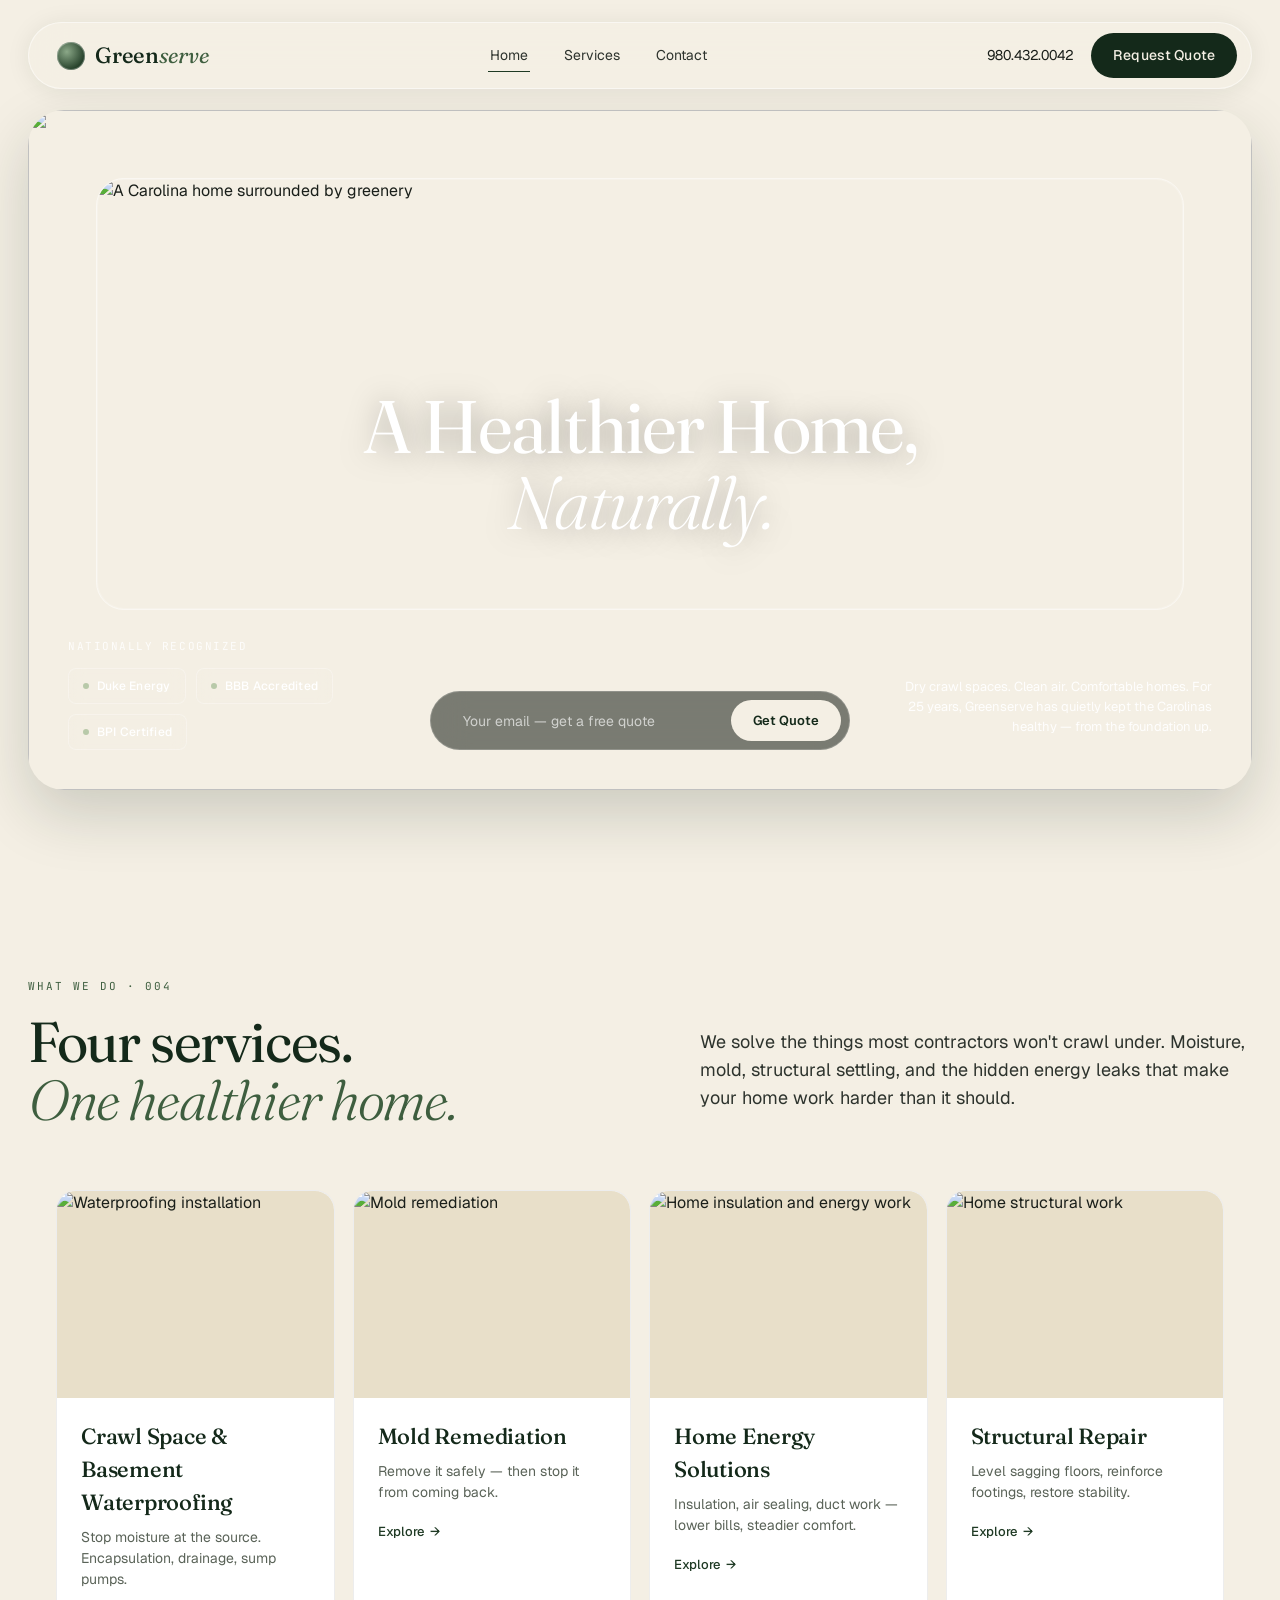
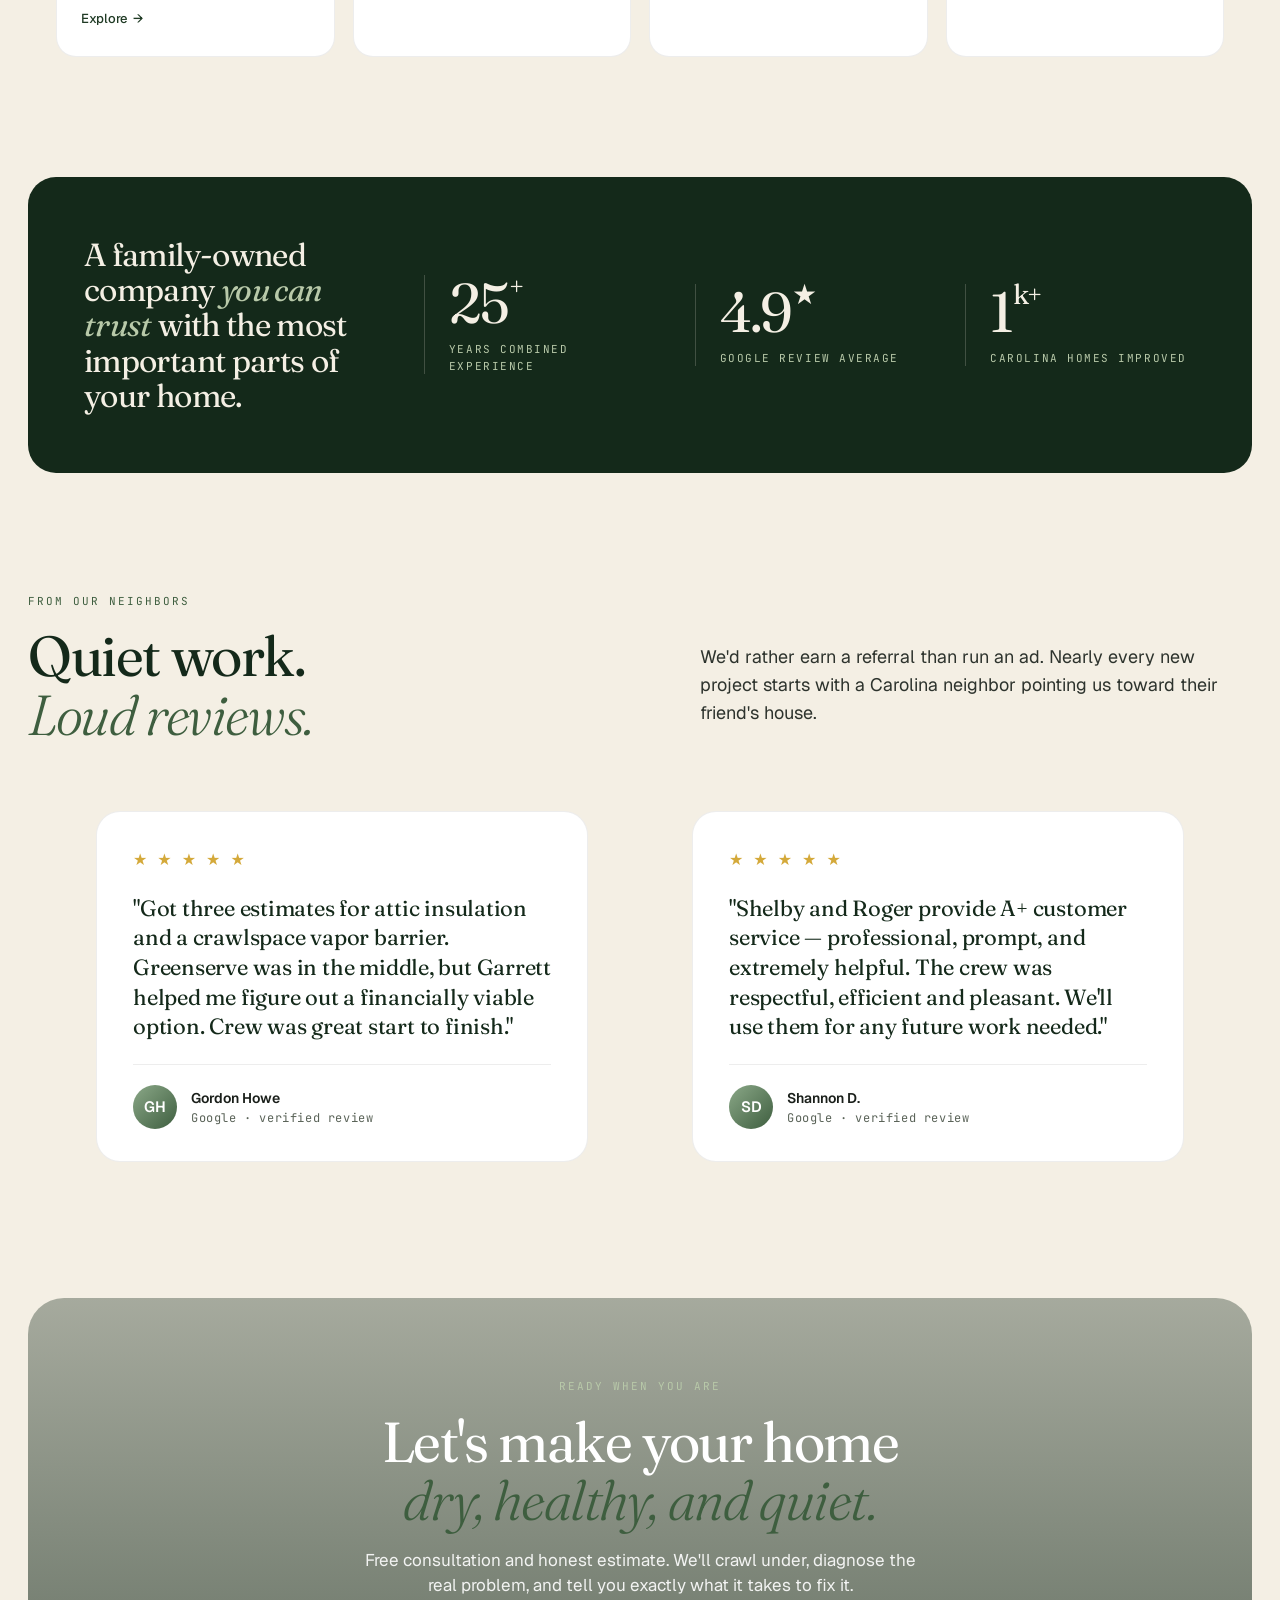
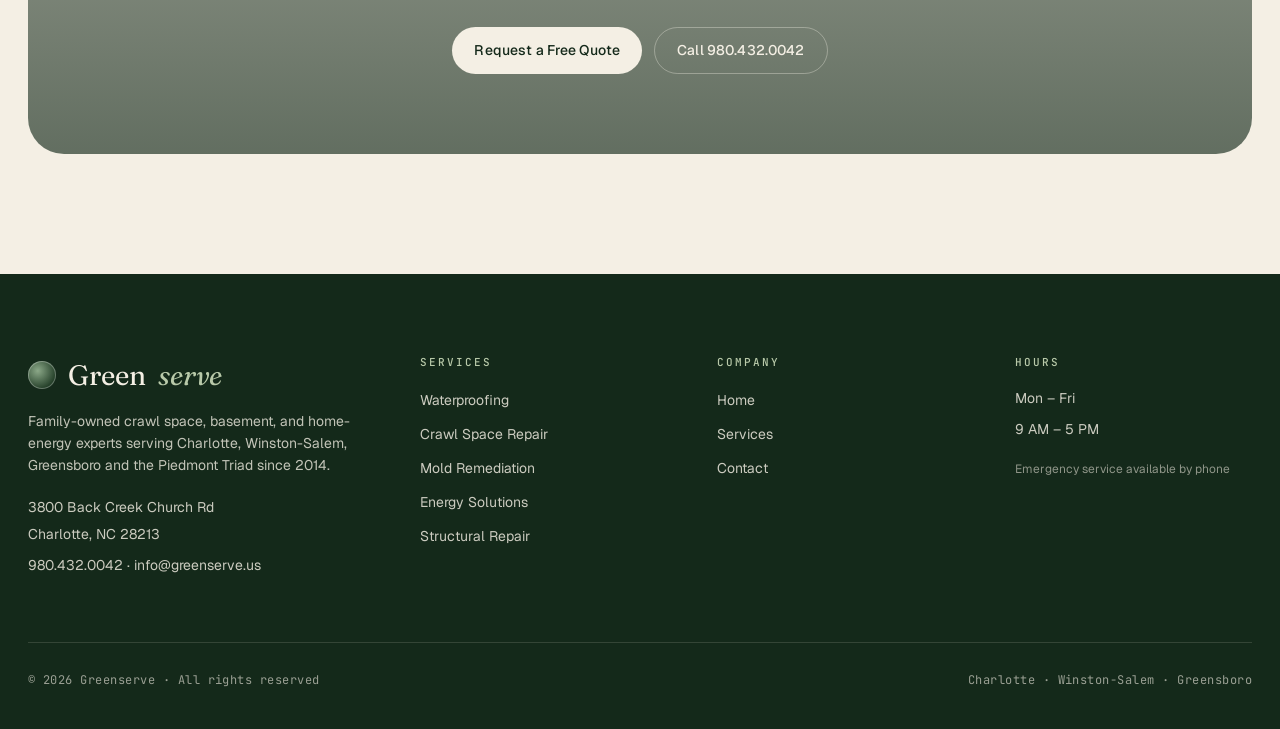
==== index.html @ 3668b784 "Initial commit: Greenserve website design implementation - Home page with hero section, services tea" ====
<!doctype html>
<html lang="en">
<head>
<meta charset="utf-8"/>
<meta name="viewport" content="width=device-width,initial-scale=1"/>
<title>Greenserve — A Healthier Home, Naturally</title>
<link rel="preconnect" href="https://fonts.googleapis.com">
<link rel="preconnect" href="https://fonts.gstatic.com" crossorigin>
<link href="https://fonts.googleapis.com/css2?family=Fraunces:ital,opsz,wght@0,9..144,300..600;1,9..144,300..500&family=Geist:wght@300..600&family=JetBrains+Mono:wght@400;500&display=swap" rel="stylesheet">
<link rel="stylesheet" href="styles.css"/>
</head>
<body data-screen-label="Home">

<!-- ── Nav ───────────────────────────────────────── -->
<nav class="nav">
  <div class="wrap">
    <div class="nav-inner">
      <a href="index.html" class="brand">
        <span class="brand-mark"></span>
        <span>Green<em>serve</em></span>
      </a>
      <div class="nav-links">
        <a href="index.html" class="active">Home</a>
        <a href="services.html">Services</a>
        <a href="contact.html">Contact</a>
      </div>
      <div class="nav-right">
        <a href="tel:9804320042" class="nav-phone">980.432.0042</a>
        <a href="contact.html" class="btn">Request Quote</a>
      </div>
    </div>
  </div>
</nav>

<!-- ── Hero ──────────────────────────────────────── -->
<header class="hero">
  <div class="hero-frame">
    <img src="https://images.unsplash.com/photo-1500382017468-9049fed747ef?w=1800&q=80&auto=format&fit=crop" alt="" class="hero-img"/>
    <div class="hero-inner-card">
      <img src="https://images.unsplash.com/photo-1518780664697-55e3ad937233?w=1400&q=80&auto=format&fit=crop" alt="A Carolina home surrounded by greenery"/>
    </div>
    <h1 class="hero-headline">
      A Healthier Home,<br/>
      <em>Naturally.</em>
    </h1>
    <div class="hero-bottom">
      <div>
        <div class="hero-trust-label">Nationally Recognized</div>
        <div class="hero-trust-row">
          <span class="trust-chip"><span class="dot"></span>Duke Energy</span>
          <span class="trust-chip"><span class="dot"></span>BBB Accredited</span>
          <span class="trust-chip"><span class="dot"></span>BPI Certified</span>
        </div>
      </div>
      <div>
        <form class="email-pill" onsubmit="event.preventDefault()">
          <input type="email" placeholder="Your email — get a free quote"/>
          <button type="submit">Get Quote</button>
        </form>
      </div>
      <p class="hero-blurb">
        Dry crawl spaces. Clean air. Comfortable homes. For 25 years, Greenserve has quietly kept the Carolinas healthy — from the foundation up.
      </p>
    </div>
  </div>
</header>

<!-- ── Services teaser ───────────────────────────── -->
<section class="block" style="padding-top: 140px;">
  <div class="section-header">
    <div>
      <div class="eyebrow">What we do · 004</div>
      <h2 class="display">Four services.<br/><em>One healthier home.</em></h2>
    </div>
    <p class="lede">
      We solve the things most contractors won't crawl under. Moisture, mold, structural settling, and the hidden energy leaks that make your home work harder than it should.
    </p>
  </div>

  <div class="services-row wrap" style="padding: 0 28px;">
    <a class="service-card" href="services.html">
      <div class="service-img">
        <img src="https://images.unsplash.com/photo-1558618666-fcd25c85cd64?w=800&q=80&auto=format&fit=crop" alt="Waterproofing installation"/>
      </div>
      <div class="service-body">
        <h3>Crawl Space & Basement Waterproofing</h3>
        <p>Stop moisture at the source. Encapsulation, drainage, sump pumps.</p>
        <span class="service-link">Explore <span class="arr">→</span></span>
      </div>
    </a>

    <a class="service-card" href="services.html">
      <div class="service-img">
        <img src="https://images.unsplash.com/photo-1584622650111-993a426fbf0a?w=800&q=80&auto=format&fit=crop" alt="Mold remediation"/>
      </div>
      <div class="service-body">
        <h3>Mold Remediation</h3>
        <p>Remove it safely — then stop it from coming back.</p>
        <span class="service-link">Explore <span class="arr">→</span></span>
      </div>
    </a>

    <a class="service-card" href="services.html">
      <div class="service-img">
        <img src="https://images.unsplash.com/photo-1600566753190-17f0baa2a6c3?w=800&q=80&auto=format&fit=crop" alt="Home insulation and energy work"/>
      </div>
      <div class="service-body">
        <h3>Home Energy Solutions</h3>
        <p>Insulation, air sealing, duct work — lower bills, steadier comfort.</p>
        <span class="service-link">Explore <span class="arr">→</span></span>
      </div>
    </a>

    <a class="service-card" href="services.html">
      <div class="service-img">
        <img src="https://images.unsplash.com/photo-1503387762-592deb58ef4e?w=800&q=80&auto=format&fit=crop" alt="Home structural work"/>
      </div>
      <div class="service-body">
        <h3>Structural Repair</h3>
        <p>Level sagging floors, reinforce footings, restore stability.</p>
        <span class="service-link">Explore <span class="arr">→</span></span>
      </div>
    </a>
  </div>
</section>

<!-- ── Stats / years strip ───────────────────────── -->
<section style="padding: 0 28px;">
  <div class="stats">
    <div class="stats-lead">
      A family-owned company <em>you can trust</em> with the most important parts of your home.
    </div>
    <div class="stat">
      <div class="stat-num">25<sup>+</sup></div>
      <div class="stat-label">Years Combined Experience</div>
    </div>
    <div class="stat">
      <div class="stat-num">4.9<sup>★</sup></div>
      <div class="stat-label">Google Review Average</div>
    </div>
    <div class="stat">
      <div class="stat-num">1<sup>k+</sup></div>
      <div class="stat-label">Carolina Homes Improved</div>
    </div>
  </div>
</section>

<!-- ── Testimonials ─────────────────────────────── -->
<section class="block">
  <div class="section-header">
    <div>
      <div class="eyebrow">From our neighbors</div>
      <h2 class="display">Quiet work.<br/><em>Loud reviews.</em></h2>
    </div>
    <p class="lede">
      We'd rather earn a referral than run an ad. Nearly every new project starts with a Carolina neighbor pointing us toward their friend's house.
    </p>
  </div>

  <div class="testimonials wrap" style="padding: 0 28px;">
    <figure class="testimonial">
      <div class="stars">★ ★ ★ ★ ★</div>
      <blockquote class="testimonial-quote">
        "Got three estimates for attic insulation and a crawlspace vapor barrier. Greenserve was in the middle, but Garrett helped me figure out a financially viable option. Crew was great start to finish."
      </blockquote>
      <figcaption class="testimonial-meta">
        <div class="avatar">GH</div>
        <div>
          <div class="testimonial-name">Gordon Howe</div>
          <div class="testimonial-sub">Google · verified review</div>
        </div>
      </figcaption>
    </figure>

    <figure class="testimonial">
      <div class="stars">★ ★ ★ ★ ★</div>
      <blockquote class="testimonial-quote">
        "Shelby and Roger provide A+ customer service — professional, prompt, and extremely helpful. The crew was respectful, efficient and pleasant. We'll use them for any future work needed."
      </blockquote>
      <figcaption class="testimonial-meta">
        <div class="avatar">SD</div>
        <div>
          <div class="testimonial-name">Shannon D.</div>
          <div class="testimonial-sub">Google · verified review</div>
        </div>
      </figcaption>
    </figure>
  </div>
</section>

<!-- ── CTA band ──────────────────────────────────── -->
<section style="padding: 0 28px 40px;">
  <div class="cta-band">
    <div class="eyebrow" style="color: var(--leaf);">Ready when you are</div>
    <h2 class="display" style="color: #fff; max-width: 20ch;">
      Let's make your home<br/><em>dry, healthy, and quiet.</em>
    </h2>
    <p style="color: rgba(255,255,255,0.9); max-width: 52ch; margin: 18px auto 28px; font-size: 17px; line-height: 1.5;">
      Free consultation and honest estimate. We'll crawl under, diagnose the real problem, and tell you exactly what it takes to fix it.
    </p>
    <div style="display: flex; gap: 12px; justify-content: center;">
      <a href="contact.html" class="btn btn-on-dark">Request a Free Quote</a>
      <a href="tel:9804320042" class="btn btn-ghost-dark">Call 980.432.0042</a>
    </div>
  </div>
</section>

<!-- ── Footer ────────────────────────────────────── -->
<footer>
  <div class="footer-grid">
    <div>
      <div class="footer-brand">
        <span class="brand-mark"></span>
        Green<em>serve</em>
      </div>
      <p class="footer-about">
        Family-owned crawl space, basement, and home-energy experts serving Charlotte, Winston-Salem, Greensboro and the Piedmont Triad since 2014.
      </p>
      <div class="footer-contact-line">3800 Back Creek Church Rd</div>
      <div class="footer-contact-line">Charlotte, NC 28213</div>
      <div class="footer-contact-line" style="margin-top: 10px;">980.432.0042 · info@greenserve.us</div>
    </div>
    <div class="footer-col">
      <h4>Services</h4>
      <ul>
        <li><a href="services.html">Waterproofing</a></li>
        <li><a href="services.html">Crawl Space Repair</a></li>
        <li><a href="services.html">Mold Remediation</a></li>
        <li><a href="services.html">Energy Solutions</a></li>
        <li><a href="services.html">Structural Repair</a></li>
      </ul>
    </div>
    <div class="footer-col">
      <h4>Company</h4>
      <ul>
        <li><a href="index.html">Home</a></li>
        <li><a href="services.html">Services</a></li>
        <li><a href="contact.html">Contact</a></li>
      </ul>
    </div>
    <div class="footer-col">
      <h4>Hours</h4>
      <ul>
        <li style="color: rgba(244,239,228,0.82); font-size: 14px;">Mon – Fri</li>
        <li style="color: rgba(244,239,228,0.82); font-size: 14px;">9 AM – 5 PM</li>
        <li style="color: rgba(244,239,228,0.55); font-size: 12px; margin-top: 10px;">Emergency service available by phone</li>
      </ul>
    </div>
  </div>
  <div class="footer-bottom">
    <span>© 2026 Greenserve · All rights reserved</span>
    <span>Charlotte · Winston-Salem · Greensboro</span>
  </div>
</footer>

</body>
</html>
---- styles.css ----
/* Greenserve — shared tokens & styles */
:root {
  --cream: #f4efe4;
  --cream-soft: #ede7d8;
  --cream-warm: #e8dfc9;
  --ink: #1a1f1a;
  --ink-soft: #2d332d;
  --muted: #5a6358;
  --forest: #1f3a24;
  --forest-deep: #14291a;
  --moss: #3e5e3f;
  --sage: #8ba888;
  --leaf: #b8c9a9;
  --line: rgba(26, 31, 26, 0.12);
  --line-soft: rgba(26, 31, 26, 0.08);

  --sans: "Geist", "Söhne", "Inter", ui-sans-serif, system-ui, -apple-system, sans-serif;
  --serif: "Fraunces", "Instrument Serif", "Cormorant Garamond", Georgia, serif;
  --mono: "JetBrains Mono", "IBM Plex Mono", ui-monospace, monospace;
}

* { box-sizing: border-box; }
html, body { margin: 0; padding: 0; }
body {
  font-family: var(--sans);
  background: var(--cream);
  color: var(--ink);
  -webkit-font-smoothing: antialiased;
  font-feature-settings: "ss01", "cv11";
  line-height: 1.5;
}

a { color: inherit; text-decoration: none; }
img { max-width: 100%; display: block; }

.wrap { max-width: 1360px; margin: 0 auto; padding: 0 28px; }

/* ── Nav ──────────────────────────────────────────── */
.nav {
  position: absolute;
  top: 22px;
  left: 0;
  right: 0;
  z-index: 20;
}
.nav-inner {
  display: flex;
  align-items: center;
  justify-content: space-between;
  background: rgba(244, 239, 228, 0.82);
  backdrop-filter: blur(18px) saturate(1.1);
  -webkit-backdrop-filter: blur(18px) saturate(1.1);
  border: 1px solid rgba(255,255,255,0.5);
  border-radius: 999px;
  padding: 10px 14px 10px 28px;
  box-shadow: 0 2px 24px rgba(20, 41, 26, 0.08);
}
.brand {
  display: flex;
  align-items: center;
  gap: 10px;
  font-family: var(--serif);
  font-weight: 500;
  font-size: 22px;
  letter-spacing: -0.01em;
  color: var(--forest-deep);
}
.brand-mark {
  width: 28px; height: 28px; border-radius: 50%;
  background: radial-gradient(circle at 35% 35%, var(--sage), var(--forest) 75%);
  box-shadow: inset 0 0 0 1px rgba(255,255,255,0.3);
  flex-shrink: 0;
}
.brand em {
  font-style: italic;
  font-weight: 400;
  color: var(--moss);
}
.nav-links {
  display: flex;
  gap: 32px;
  font-size: 14px;
  color: var(--ink-soft);
}
.nav-links a {
  position: relative;
  padding: 6px 2px;
}
.nav-links a.active::after {
  content: "";
  position: absolute;
  left: 0; right: 0; bottom: 0;
  height: 1px;
  background: var(--forest);
}
.nav-right {
  display: flex;
  align-items: center;
  gap: 18px;
}
.nav-phone {
  font-size: 14px;
  color: var(--ink);
  font-variant-numeric: tabular-nums;
}
.btn {
  display: inline-flex;
  align-items: center;
  gap: 8px;
  background: var(--forest-deep);
  color: var(--cream);
  border: none;
  border-radius: 999px;
  padding: 12px 22px;
  font-family: var(--sans);
  font-size: 14px;
  font-weight: 500;
  letter-spacing: 0.01em;
  cursor: pointer;
  transition: transform 0.15s ease, background 0.15s ease;
}
.btn:hover { background: var(--forest); transform: translateY(-1px); }
.btn-ghost {
  background: transparent;
  color: var(--forest-deep);
  border: 1px solid var(--forest-deep);
}
.btn-ghost:hover { background: var(--forest-deep); color: var(--cream); }

/* ── Hero ─────────────────────────────────────────── */
.hero {
  position: relative;
  padding: 110px 28px 48px;
  min-height: 820px;
}
.hero-frame {
  position: relative;
  border-radius: 36px;
  overflow: hidden;
  height: 680px;
  max-width: 1360px;
  margin: 0 auto;
  box-shadow: 0 24px 60px rgba(20, 41, 26, 0.18);
}
.hero-img {
  position: absolute; inset: 0;
  width: 100%; height: 100%;
  object-fit: cover;
}
.hero-inner-card {
  position: absolute;
  inset: 68px 68px 180px;
  border-radius: 28px;
  border: 1.5px solid rgba(255,255,255,0.55);
  overflow: hidden;
  box-shadow: inset 0 0 0 1px rgba(255,255,255,0.2);
}
.hero-inner-card img {
  width: 100%; height: 100%; object-fit: cover;
}
.hero-headline {
  position: absolute;
  left: 0; right: 0;
  bottom: 200px;
  text-align: center;
  font-family: var(--serif);
  font-weight: 400;
  font-size: clamp(44px, 5.8vw, 82px);
  line-height: 1.02;
  letter-spacing: -0.025em;
  color: #fff;
  text-shadow: 0 2px 30px rgba(0,0,0,0.35);
  padding: 0 40px;
}
.hero-headline em {
  font-style: italic;
  font-weight: 300;
  color: #fff;
}
.hero-bottom {
  position: absolute;
  left: 40px; right: 40px;
  bottom: 40px;
  display: grid;
  grid-template-columns: 1fr auto 1fr;
  gap: 40px;
  align-items: end;
  color: #fff;
}
.hero-trust-label {
  font-family: var(--mono);
  font-size: 11px;
  letter-spacing: 0.14em;
  text-transform: uppercase;
  opacity: 0.85;
  margin-bottom: 14px;
}
.hero-trust-row {
  display: flex;
  gap: 10px;
  flex-wrap: wrap;
}
.trust-chip {
  background: rgba(244, 239, 228, 0.18);
  backdrop-filter: blur(8px);
  border: 1px solid rgba(255,255,255,0.3);
  border-radius: 8px;
  padding: 8px 14px;
  font-size: 12px;
  font-weight: 500;
  color: #fff;
  letter-spacing: 0.02em;
  display: flex;
  align-items: center;
  gap: 8px;
}
.trust-chip .dot {
  width: 6px; height: 6px; border-radius: 50%;
  background: var(--leaf);
}
.email-pill {
  display: flex;
  align-items: center;
  background: rgba(20, 29, 20, 0.55);
  backdrop-filter: blur(18px);
  border: 1px solid rgba(255,255,255,0.18);
  border-radius: 999px;
  padding: 8px 8px 8px 24px;
  min-width: 420px;
  max-width: 480px;
  margin: 0 auto;
}
.email-pill input {
  flex: 1;
  background: transparent;
  border: none;
  outline: none;
  color: #fff;
  font-family: var(--sans);
  font-size: 14px;
  padding: 10px 8px;
}
.email-pill input::placeholder { color: rgba(255,255,255,0.65); }
.email-pill button {
  background: var(--cream);
  color: var(--forest-deep);
  border: none;
  border-radius: 999px;
  padding: 12px 22px;
  font-family: var(--sans);
  font-size: 13px;
  font-weight: 600;
  cursor: pointer;
  white-space: nowrap;
}
.hero-blurb {
  font-size: 13px;
  line-height: 1.55;
  color: rgba(255,255,255,0.92);
  max-width: 340px;
  margin-left: auto;
  text-align: right;
}

/* ── Sections ─────────────────────────────────────── */
section.block { padding: 120px 28px; }
.eyebrow {
  font-family: var(--mono);
  font-size: 11px;
  letter-spacing: 0.18em;
  text-transform: uppercase;
  color: var(--moss);
  margin-bottom: 18px;
}
.display {
  font-family: var(--serif);
  font-weight: 400;
  font-size: clamp(40px, 4.4vw, 64px);
  line-height: 1.04;
  letter-spacing: -0.025em;
  color: var(--forest-deep);
  margin: 0;
}
.display em { font-style: italic; font-weight: 300; color: var(--moss); }

.lede {
  font-size: 18px;
  line-height: 1.55;
  color: var(--ink-soft);
  max-width: 52ch;
}

/* ── Services grid on home ──────────────────────── */
.services-row {
  display: grid;
  grid-template-columns: repeat(4, 1fr);
  gap: 18px;
  margin-top: 60px;
}
.service-card {
  background: #fff;
  border-radius: 20px;
  overflow: hidden;
  border: 1px solid var(--line-soft);
  display: flex;
  flex-direction: column;
  transition: transform 0.25s ease, box-shadow 0.25s ease;
}
.service-card:hover {
  transform: translateY(-4px);
  box-shadow: 0 20px 40px rgba(20,41,26,0.12);
}
.service-img {
  aspect-ratio: 4/3;
  background: var(--cream-warm);
  position: relative;
  overflow: hidden;
}
.service-img img { width: 100%; height: 100%; object-fit: cover; }
.service-body { padding: 22px 24px 26px; }
.service-body h3 {
  font-family: var(--serif);
  font-weight: 500;
  font-size: 22px;
  letter-spacing: -0.01em;
  margin: 0 0 8px;
  color: var(--forest-deep);
}
.service-body p {
  font-size: 14px;
  color: var(--muted);
  margin: 0 0 16px;
  line-height: 1.5;
}
.service-link {
  font-size: 13px;
  font-weight: 500;
  color: var(--forest);
  display: inline-flex;
  align-items: center;
  gap: 6px;
}
.service-link .arr { transition: transform 0.2s ease; }
.service-card:hover .arr { transform: translateX(4px); }

/* ── Stats strip ──────────────────────────────── */
.stats {
  background: var(--forest-deep);
  color: var(--cream);
  border-radius: 28px;
  padding: 60px 56px;
  display: grid;
  grid-template-columns: 1.3fr 1fr 1fr 1fr;
  gap: 40px;
  align-items: center;
  margin: 0 auto;
  max-width: 1360px;
}
.stats-lead {
  font-family: var(--serif);
  font-weight: 400;
  font-size: 32px;
  line-height: 1.1;
  letter-spacing: -0.02em;
}
.stats-lead em { font-style: italic; color: var(--leaf); }
.stat { border-left: 1px solid rgba(244,239,228,0.2); padding-left: 24px; }
.stat-num {
  font-family: var(--serif);
  font-size: 56px;
  font-weight: 400;
  line-height: 1;
  letter-spacing: -0.03em;
  color: var(--cream);
}
.stat-num sup { font-size: 28px; vertical-align: super; top: -8px; position: relative; }
.stat-label {
  font-family: var(--mono);
  font-size: 11px;
  letter-spacing: 0.14em;
  text-transform: uppercase;
  color: var(--leaf);
  margin-top: 10px;
}

/* ── Testimonials ───────────────────────────────── */
.testimonials {
  display: grid;
  grid-template-columns: 1fr 1fr;
  gap: 24px;
  margin-top: 50px;
}
.testimonial {
  background: #fff;
  border: 1px solid var(--line-soft);
  border-radius: 24px;
  padding: 36px 36px 32px;
  display: flex;
  flex-direction: column;
  gap: 22px;
}
.stars { color: #d4a93a; letter-spacing: 3px; font-size: 16px; }
.testimonial-quote {
  font-family: var(--serif);
  font-weight: 400;
  font-size: 22px;
  line-height: 1.35;
  letter-spacing: -0.01em;
  color: var(--forest-deep);
  margin: 0;
}
.testimonial-meta {
  display: flex;
  align-items: center;
  gap: 14px;
  border-top: 1px solid var(--line-soft);
  padding-top: 20px;
}
.avatar {
  width: 44px; height: 44px;
  border-radius: 50%;
  background: linear-gradient(135deg, var(--sage), var(--moss));
  display: grid;
  place-items: center;
  color: #fff;
  font-weight: 600;
  font-size: 15px;
  font-family: var(--sans);
}
.testimonial-name {
  font-size: 14px;
  font-weight: 600;
  color: var(--ink);
}
.testimonial-sub {
  font-size: 12px;
  color: var(--muted);
  font-family: var(--mono);
  letter-spacing: 0.05em;
}

/* ── CTA band ───────────────────────────────────── */
.cta-band {
  position: relative;
  border-radius: 36px;
  overflow: hidden;
  max-width: 1360px;
  margin: 0 auto;
  min-height: 420px;
  display: grid;
  place-items: center;
  text-align: center;
  padding: 80px 40px;
  color: #fff;
}
.cta-band::before {
  content: "";
  position: absolute; inset: 0;
  background-image: url("https://images.unsplash.com/photo-1441974231531-c6227db76b6e?w=1600&q=80&auto=format&fit=crop");
  background-size: cover; background-position: center;
}
.cta-band::after {
  content: "";
  position: absolute; inset: 0;
  background: linear-gradient(180deg, rgba(20,41,26,0.35), rgba(20,41,26,0.65));
}
.cta-band > * { position: relative; z-index: 1; }

/* ── Footer ─────────────────────────────────────── */
footer {
  background: var(--forest-deep);
  color: var(--cream);
  padding: 80px 28px 40px;
  margin-top: 80px;
}
.footer-grid {
  max-width: 1360px;
  margin: 0 auto;
  display: grid;
  grid-template-columns: 1.4fr 1fr 1fr 1fr;
  gap: 60px;
}
.footer-brand {
  font-family: var(--serif);
  font-size: 28px;
  font-weight: 400;
  margin-bottom: 14px;
  color: var(--cream);
  display: flex;
  align-items: center;
  gap: 12px;
}
.footer-brand em { font-style: italic; color: var(--leaf); }
.footer-col h4 {
  font-family: var(--mono);
  font-size: 11px;
  letter-spacing: 0.18em;
  text-transform: uppercase;
  color: var(--leaf);
  margin: 0 0 18px;
  font-weight: 500;
}
.footer-col ul { list-style: none; padding: 0; margin: 0; display: flex; flex-direction: column; gap: 10px; }
.footer-col a { font-size: 14px; color: rgba(244,239,228,0.82); }
.footer-col a:hover { color: #fff; }
.footer-about {
  font-size: 14px;
  line-height: 1.6;
  color: rgba(244,239,228,0.78);
  max-width: 36ch;
  margin: 0 0 20px;
}
.footer-contact-line {
  font-size: 14px;
  color: rgba(244,239,228,0.82);
  margin-bottom: 6px;
}
.footer-bottom {
  max-width: 1360px;
  margin: 60px auto 0;
  padding-top: 28px;
  border-top: 1px solid rgba(244,239,228,0.14);
  display: flex;
  justify-content: space-between;
  font-size: 12px;
  color: rgba(244,239,228,0.6);
  font-family: var(--mono);
  letter-spacing: 0.04em;
}

/* ── Services page ──────────────────────────────── */
.page-hero {
  padding: 140px 28px 80px;
  position: relative;
}
.page-hero-inner {
  max-width: 1360px;
  margin: 0 auto;
  display: grid;
  grid-template-columns: 1.2fr 1fr;
  gap: 60px;
  align-items: end;
}
.page-hero h1 {
  font-family: var(--serif);
  font-weight: 400;
  font-size: clamp(56px, 6.4vw, 96px);
  line-height: 1;
  letter-spacing: -0.03em;
  color: var(--forest-deep);
  margin: 0;
}
.page-hero h1 em { font-style: italic; font-weight: 300; color: var(--moss); }

.services-list {
  max-width: 1360px;
  margin: 0 auto;
  display: flex;
  flex-direction: column;
  gap: 0;
}
.service-row {
  display: grid;
  grid-template-columns: 140px 1.2fr 1.4fr 120px;
  gap: 40px;
  align-items: start;
  padding: 48px 0;
  border-top: 1px solid var(--line);
}
.service-row:last-child { border-bottom: 1px solid var(--line); }
.service-index {
  font-family: var(--mono);
  font-size: 13px;
  color: var(--moss);
  letter-spacing: 0.08em;
}
.service-title {
  font-family: var(--serif);
  font-weight: 400;
  font-size: 34px;
  line-height: 1.05;
  letter-spacing: -0.02em;
  color: var(--forest-deep);
  margin: 0;
}
.service-title em { font-style: italic; color: var(--moss); }
.service-desc {
  font-size: 15px;
  line-height: 1.6;
  color: var(--ink-soft);
  margin: 0 0 16px;
}
.service-tags {
  display: flex;
  flex-wrap: wrap;
  gap: 8px;
}
.tag {
  font-size: 12px;
  font-family: var(--mono);
  color: var(--moss);
  border: 1px solid var(--line);
  padding: 5px 10px;
  border-radius: 999px;
}
.service-row-cta {
  font-family: var(--mono);
  font-size: 12px;
  letter-spacing: 0.08em;
  color: var(--forest);
  text-transform: uppercase;
  display: inline-flex;
  align-items: center;
  gap: 6px;
  padding-top: 8px;
  text-align: right;
  justify-self: end;
}

/* Featured service block (waterproofing) */
.featured-service {
  background: var(--forest-deep);
  color: var(--cream);
  border-radius: 36px;
  overflow: hidden;
  max-width: 1360px;
  margin: 0 auto;
  display: grid;
  grid-template-columns: 1fr 1fr;
  min-height: 560px;
}
.featured-service-media {
  position: relative;
  overflow: hidden;
}
.featured-service-media img { width: 100%; height: 100%; object-fit: cover; }
.featured-service-body {
  padding: 70px 60px;
  display: flex;
  flex-direction: column;
  justify-content: center;
  gap: 24px;
}
.featured-service-body h2 {
  font-family: var(--serif);
  font-weight: 400;
  font-size: 52px;
  line-height: 1.02;
  letter-spacing: -0.025em;
  margin: 0;
  color: var(--cream);
}
.featured-service-body h2 em { font-style: italic; color: var(--leaf); }
.featured-service-body p {
  font-size: 16px;
  line-height: 1.6;
  color: rgba(244,239,228,0.85);
  max-width: 46ch;
  margin: 0;
}
.feature-list {
  list-style: none; padding: 0; margin: 12px 0 0;
  display: grid;
  grid-template-columns: 1fr 1fr;
  gap: 14px 24px;
}
.feature-list li {
  display: flex;
  gap: 10px;
  font-size: 14px;
  color: rgba(244,239,228,0.92);
}
.feature-list li::before {
  content: "";
  width: 8px; height: 8px;
  border-radius: 50%;
  background: var(--leaf);
  flex-shrink: 0;
  margin-top: 7px;
}
.featured-service-actions {
  display: flex;
  gap: 12px;
  margin-top: 8px;
}
.btn-on-dark {
  background: var(--cream);
  color: var(--forest-deep);
}
.btn-on-dark:hover { background: #fff; color: var(--forest-deep); }
.btn-ghost-dark {
  background: transparent;
  color: var(--cream);
  border: 1px solid rgba(244,239,228,0.35);
}
.btn-ghost-dark:hover { background: rgba(244,239,228,0.1); color: var(--cream); }

/* Process steps */
.process {
  display: grid;
  grid-template-columns: repeat(4, 1fr);
  gap: 18px;
  margin-top: 60px;
}
.step {
  background: #fff;
  border: 1px solid var(--line-soft);
  border-radius: 20px;
  padding: 28px 28px 32px;
  display: flex;
  flex-direction: column;
  gap: 16px;
  min-height: 240px;
}
.step-num {
  font-family: var(--serif);
  font-size: 48px;
  line-height: 1;
  color: var(--moss);
  font-style: italic;
  font-weight: 300;
}
.step h4 {
  font-family: var(--serif);
  font-weight: 500;
  font-size: 22px;
  margin: 0;
  color: var(--forest-deep);
  letter-spacing: -0.01em;
}
.step p {
  font-size: 14px;
  line-height: 1.5;
  color: var(--muted);
  margin: 0;
}

/* ── Contact page ──────────────────────────────── */
.contact-grid {
  max-width: 1360px;
  margin: 0 auto;
  display: grid;
  grid-template-columns: 1fr 1fr;
  gap: 60px;
  padding: 60px 28px 120px;
}
.contact-left {
  display: flex;
  flex-direction: column;
  gap: 40px;
}
.info-card {
  background: var(--cream-soft);
  border: 1px solid var(--line-soft);
  border-radius: 20px;
  padding: 32px;
}
.info-card h4 {
  font-family: var(--mono);
  font-size: 11px;
  letter-spacing: 0.18em;
  text-transform: uppercase;
  color: var(--moss);
  margin: 0 0 14px;
  font-weight: 500;
}
.info-line { font-size: 17px; color: var(--forest-deep); line-height: 1.4; }
.info-line.big {
  font-family: var(--serif);
  font-size: 32px;
  letter-spacing: -0.02em;
  font-weight: 400;
}
.info-sub { font-size: 13px; color: var(--muted); margin-top: 6px; }

.form {
  background: #fff;
  border: 1px solid var(--line-soft);
  border-radius: 28px;
  padding: 48px 44px;
}
.form h2 {
  font-family: var(--serif);
  font-weight: 400;
  font-size: 38px;
  line-height: 1.05;
  letter-spacing: -0.02em;
  margin: 0 0 8px;
  color: var(--forest-deep);
}
.form h2 em { font-style: italic; color: var(--moss); }
.form-sub { font-size: 14px; color: var(--muted); margin: 0 0 32px; }
.form-grid {
  display: grid;
  grid-template-columns: 1fr 1fr;
  gap: 18px;
}
.field { display: flex; flex-direction: column; gap: 6px; }
.field.full { grid-column: 1 / -1; }
.field label {
  font-family: var(--mono);
  font-size: 11px;
  letter-spacing: 0.1em;
  text-transform: uppercase;
  color: var(--moss);
}
.field input, .field select, .field textarea {
  font-family: var(--sans);
  font-size: 15px;
  color: var(--ink);
  background: var(--cream);
  border: 1px solid var(--line);
  border-radius: 12px;
  padding: 14px 16px;
  outline: none;
  transition: border-color 0.15s ease, background 0.15s ease;
}
.field input:focus, .field select:focus, .field textarea:focus {
  border-color: var(--forest);
  background: #fff;
}
.field textarea { min-height: 120px; resize: vertical; }
.radio-row {
  display: flex;
  gap: 10px;
  margin-top: 4px;
}
.radio-chip {
  flex: 1;
  border: 1px solid var(--line);
  background: var(--cream);
  border-radius: 999px;
  padding: 11px 14px;
  font-size: 13px;
  font-family: var(--sans);
  color: var(--ink);
  cursor: pointer;
  text-align: center;
  transition: all 0.15s ease;
}
.radio-chip.active {
  background: var(--forest-deep);
  color: var(--cream);
  border-color: var(--forest-deep);
}
.form-submit {
  margin-top: 24px;
  display: flex;
  justify-content: space-between;
  align-items: center;
  gap: 16px;
}
.form-note {
  font-size: 12px;
  color: var(--muted);
  font-family: var(--mono);
  letter-spacing: 0.03em;
  max-width: 36ch;
}

.service-area {
  max-width: 1360px;
  margin: 0 auto;
  padding: 60px 28px 0;
}
.areas-row {
  display: grid;
  grid-template-columns: repeat(4, 1fr);
  gap: 10px;
  margin-top: 30px;
}
.area-chip {
  background: var(--cream-soft);
  border: 1px solid var(--line-soft);
  border-radius: 14px;
  padding: 18px 20px;
  display: flex;
  align-items: center;
  justify-content: space-between;
  font-size: 15px;
  color: var(--forest-deep);
}
.area-chip .pin {
  width: 8px; height: 8px; border-radius: 50%;
  background: var(--moss);
}

/* ── Utility ─────────────────────────────────── */
.section-header {
  display: flex;
  align-items: end;
  justify-content: space-between;
  gap: 40px;
  max-width: 1360px;
  margin: 0 auto 0;
}
.section-header .lede { max-width: 46ch; }
.mt-0 { margin-top: 0 !important; }
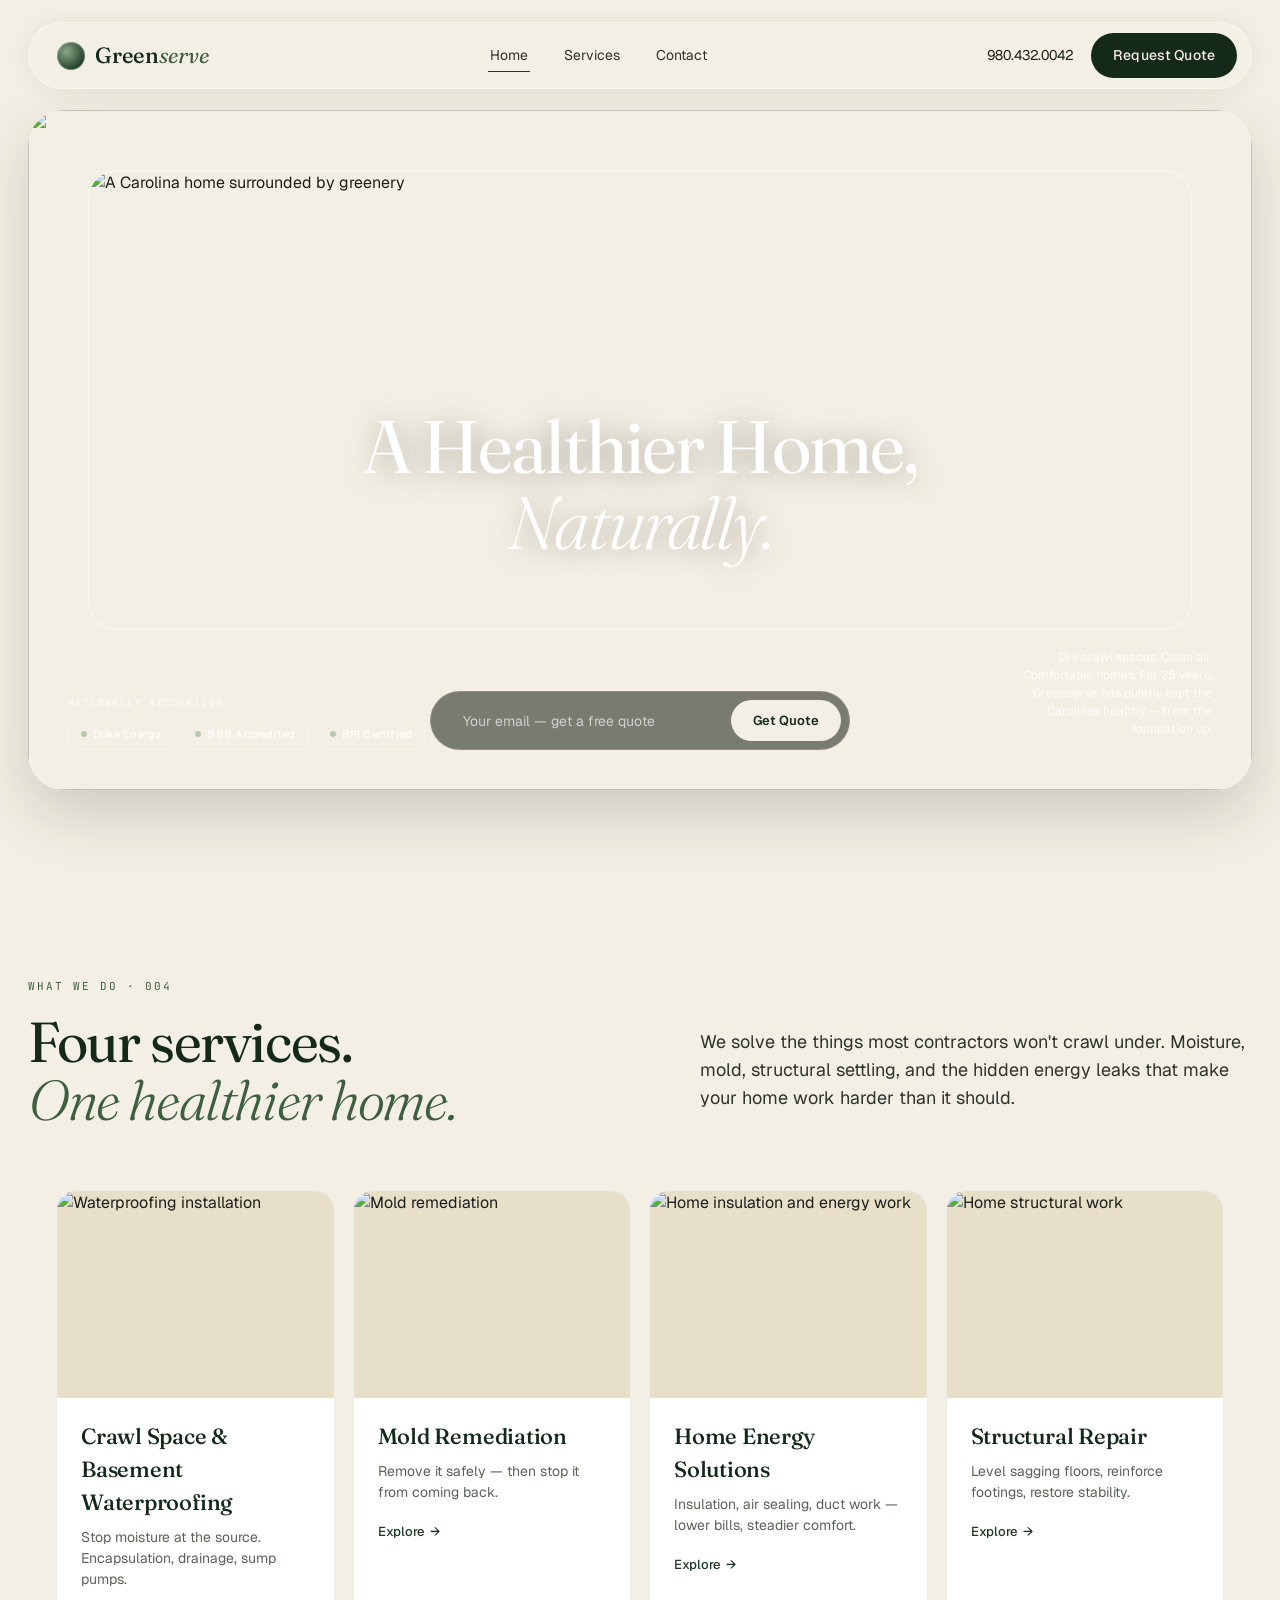
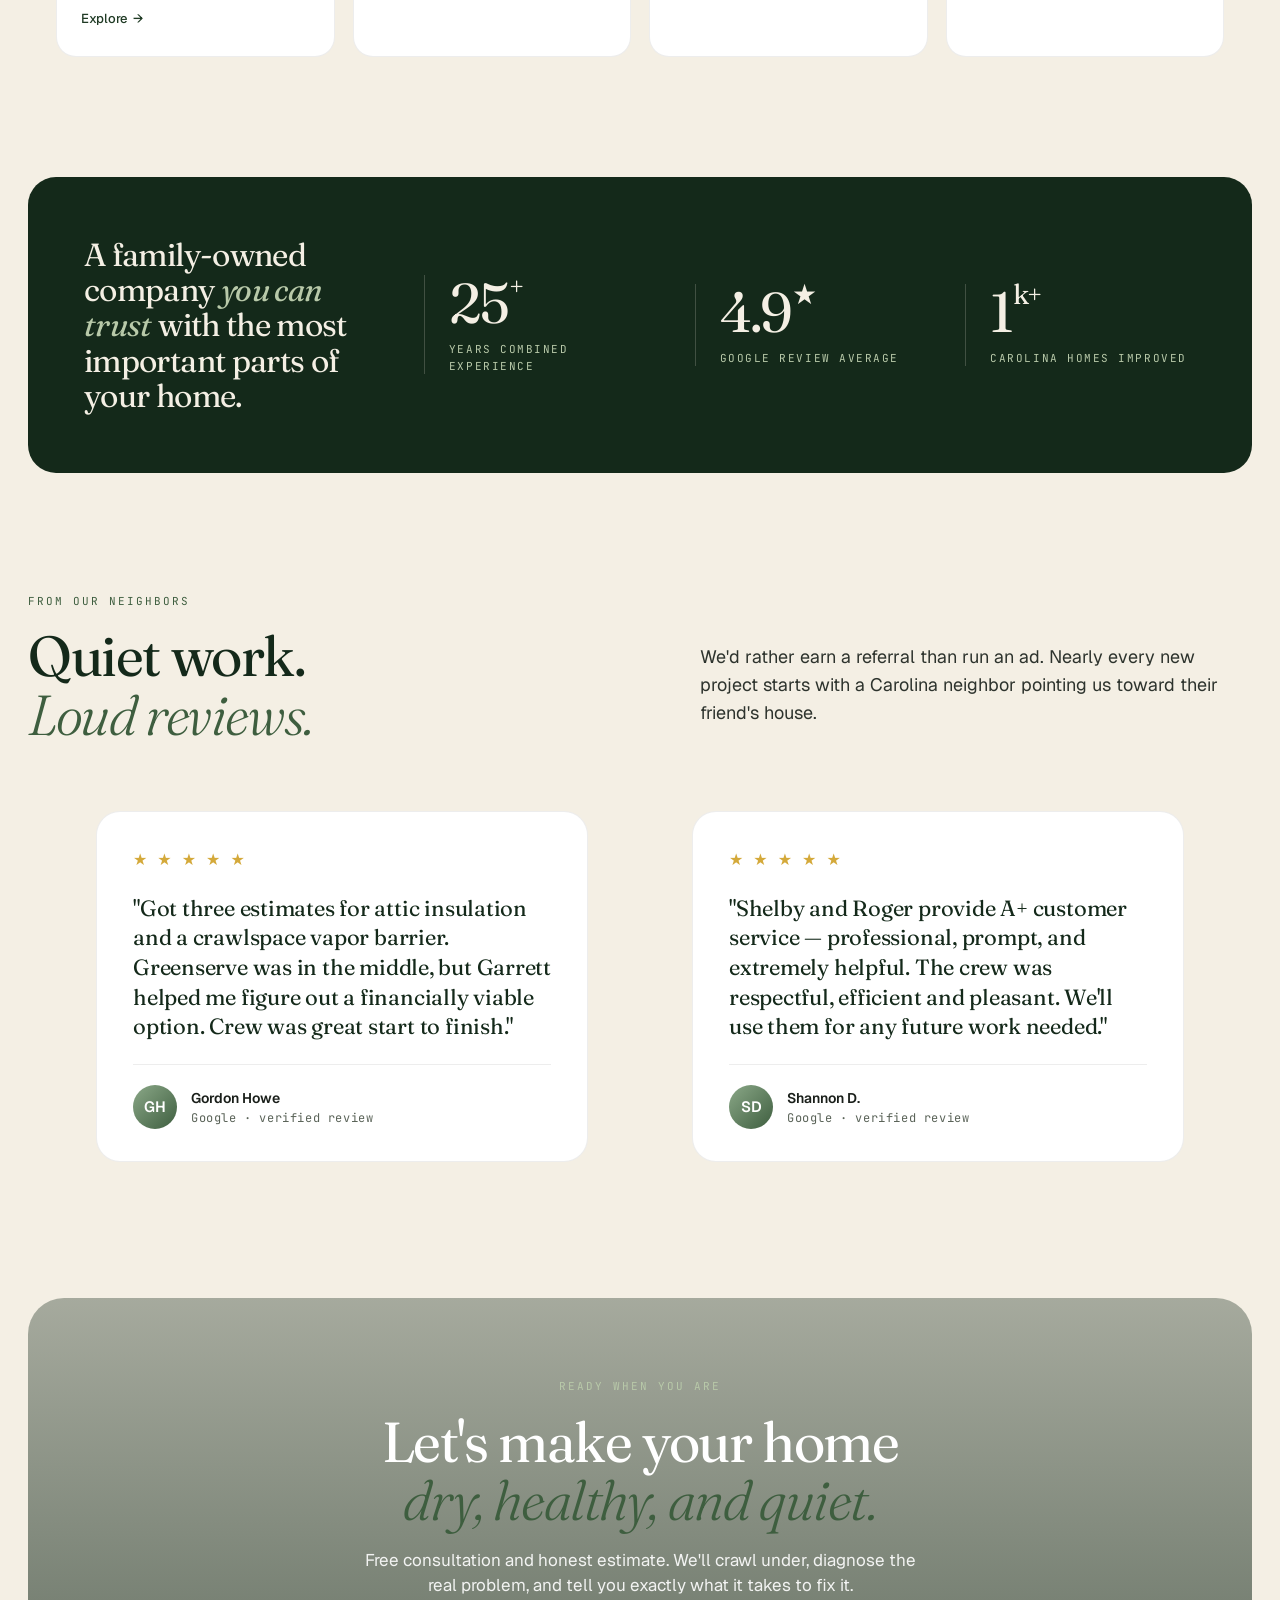
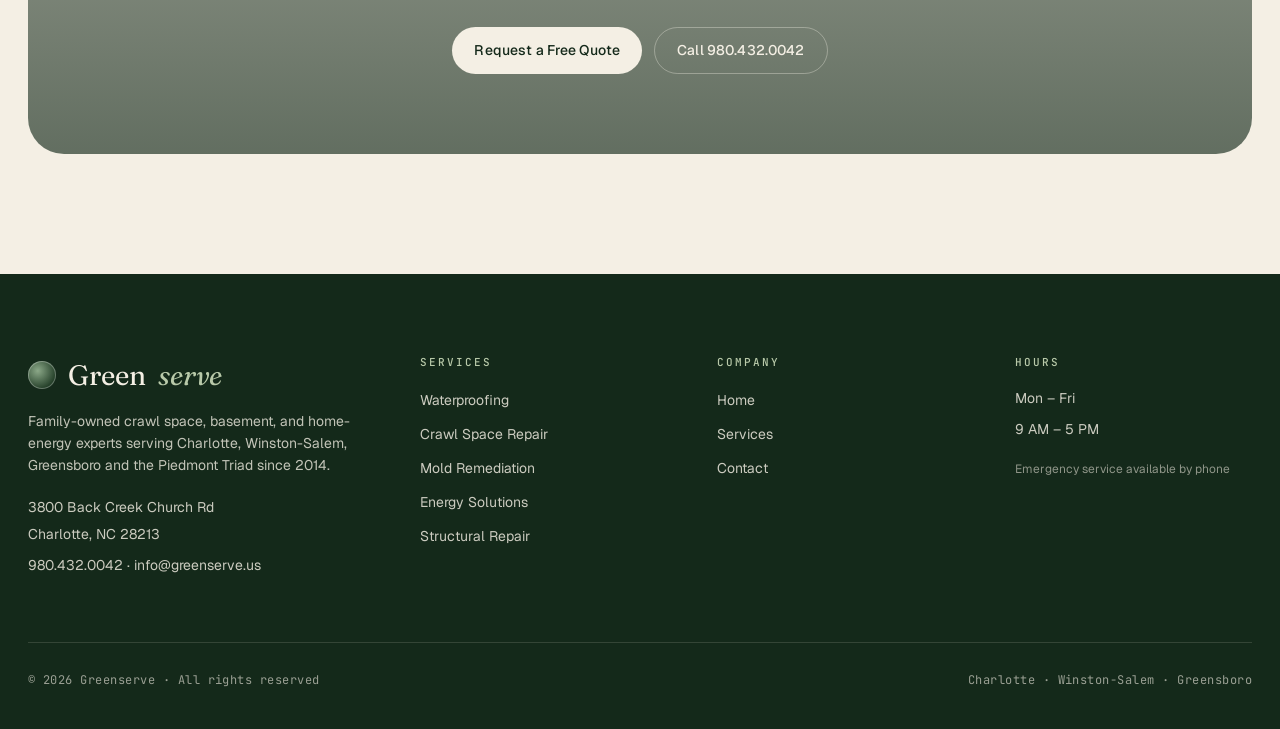
==== commit ceac38fc: "Fix styling issues: hero layout, trust chips, email pill sizing - Adjusted hero background image to " ====
--- a/index.html
+++ b/index.html
@@ -35,7 +35,7 @@
 <!-- ── Hero ──────────────────────────────────────── -->
 <header class="hero">
   <div class="hero-frame">
-    <img src="https://images.unsplash.com/photo-1500382017468-9049fed747ef?w=1800&q=80&auto=format&fit=crop" alt="" class="hero-img"/>
+    <img src="https://images.unsplash.com/photo-1441974231531-c6227db76b6e?w=1800&q=80&auto=format&fit=crop" alt="" class="hero-img"/>
     <div class="hero-inner-card">
       <img src="https://images.unsplash.com/photo-1518780664697-55e3ad937233?w=1400&q=80&auto=format&fit=crop" alt="A Carolina home surrounded by greenery"/>
     </div>
--- a/styles.css
+++ b/styles.css
@@ -149,7 +149,7 @@
 }
 .hero-inner-card {
   position: absolute;
-  inset: 68px 68px 180px;
+  inset: 60px 60px 160px;
   border-radius: 28px;
   border: 1.5px solid rgba(255,255,255,0.55);
   overflow: hidden;
@@ -161,7 +161,7 @@
 .hero-headline {
   position: absolute;
   left: 0; right: 0;
-  bottom: 200px;
+  bottom: 180px;
   text-align: center;
   font-family: var(--serif);
   font-weight: 400;
@@ -179,40 +179,43 @@
 }
 .hero-bottom {
   position: absolute;
-  left: 40px; right: 40px;
+  left: 0; right: 0;
   bottom: 40px;
-  display: grid;
-  grid-template-columns: 1fr auto 1fr;
-  gap: 40px;
+  padding: 0 40px;
+  display: grid;
+  grid-template-columns: minmax(auto, 200px) minmax(300px, 1fr) minmax(auto, 200px);
+  gap: 24px;
   align-items: end;
   color: #fff;
 }
 .hero-trust-label {
   font-family: var(--mono);
-  font-size: 11px;
+  font-size: 10px;
   letter-spacing: 0.14em;
   text-transform: uppercase;
   opacity: 0.85;
-  margin-bottom: 14px;
+  margin-bottom: 8px;
 }
 .hero-trust-row {
   display: flex;
-  gap: 10px;
-  flex-wrap: wrap;
+  gap: 8px;
+  flex-wrap: nowrap;
+  overflow: visible;
 }
 .trust-chip {
   background: rgba(244, 239, 228, 0.18);
   backdrop-filter: blur(8px);
   border: 1px solid rgba(255,255,255,0.3);
   border-radius: 8px;
-  padding: 8px 14px;
-  font-size: 12px;
+  padding: 7px 12px;
+  font-size: 11px;
   font-weight: 500;
   color: #fff;
   letter-spacing: 0.02em;
   display: flex;
   align-items: center;
-  gap: 8px;
+  gap: 6px;
+  white-space: nowrap;
 }
 .trust-chip .dot {
   width: 6px; height: 6px; border-radius: 50%;
@@ -226,8 +229,8 @@
   border: 1px solid rgba(255,255,255,0.18);
   border-radius: 999px;
   padding: 8px 8px 8px 24px;
-  min-width: 420px;
-  max-width: 480px;
+  width: 100%;
+  max-width: 420px;
   margin: 0 auto;
 }
 .email-pill input {
@@ -254,10 +257,10 @@
   white-space: nowrap;
 }
 .hero-blurb {
-  font-size: 13px;
-  line-height: 1.55;
+  font-size: 12px;
+  line-height: 1.5;
   color: rgba(255,255,255,0.92);
-  max-width: 340px;
+  max-width: 280px;
   margin-left: auto;
   text-align: right;
 }
